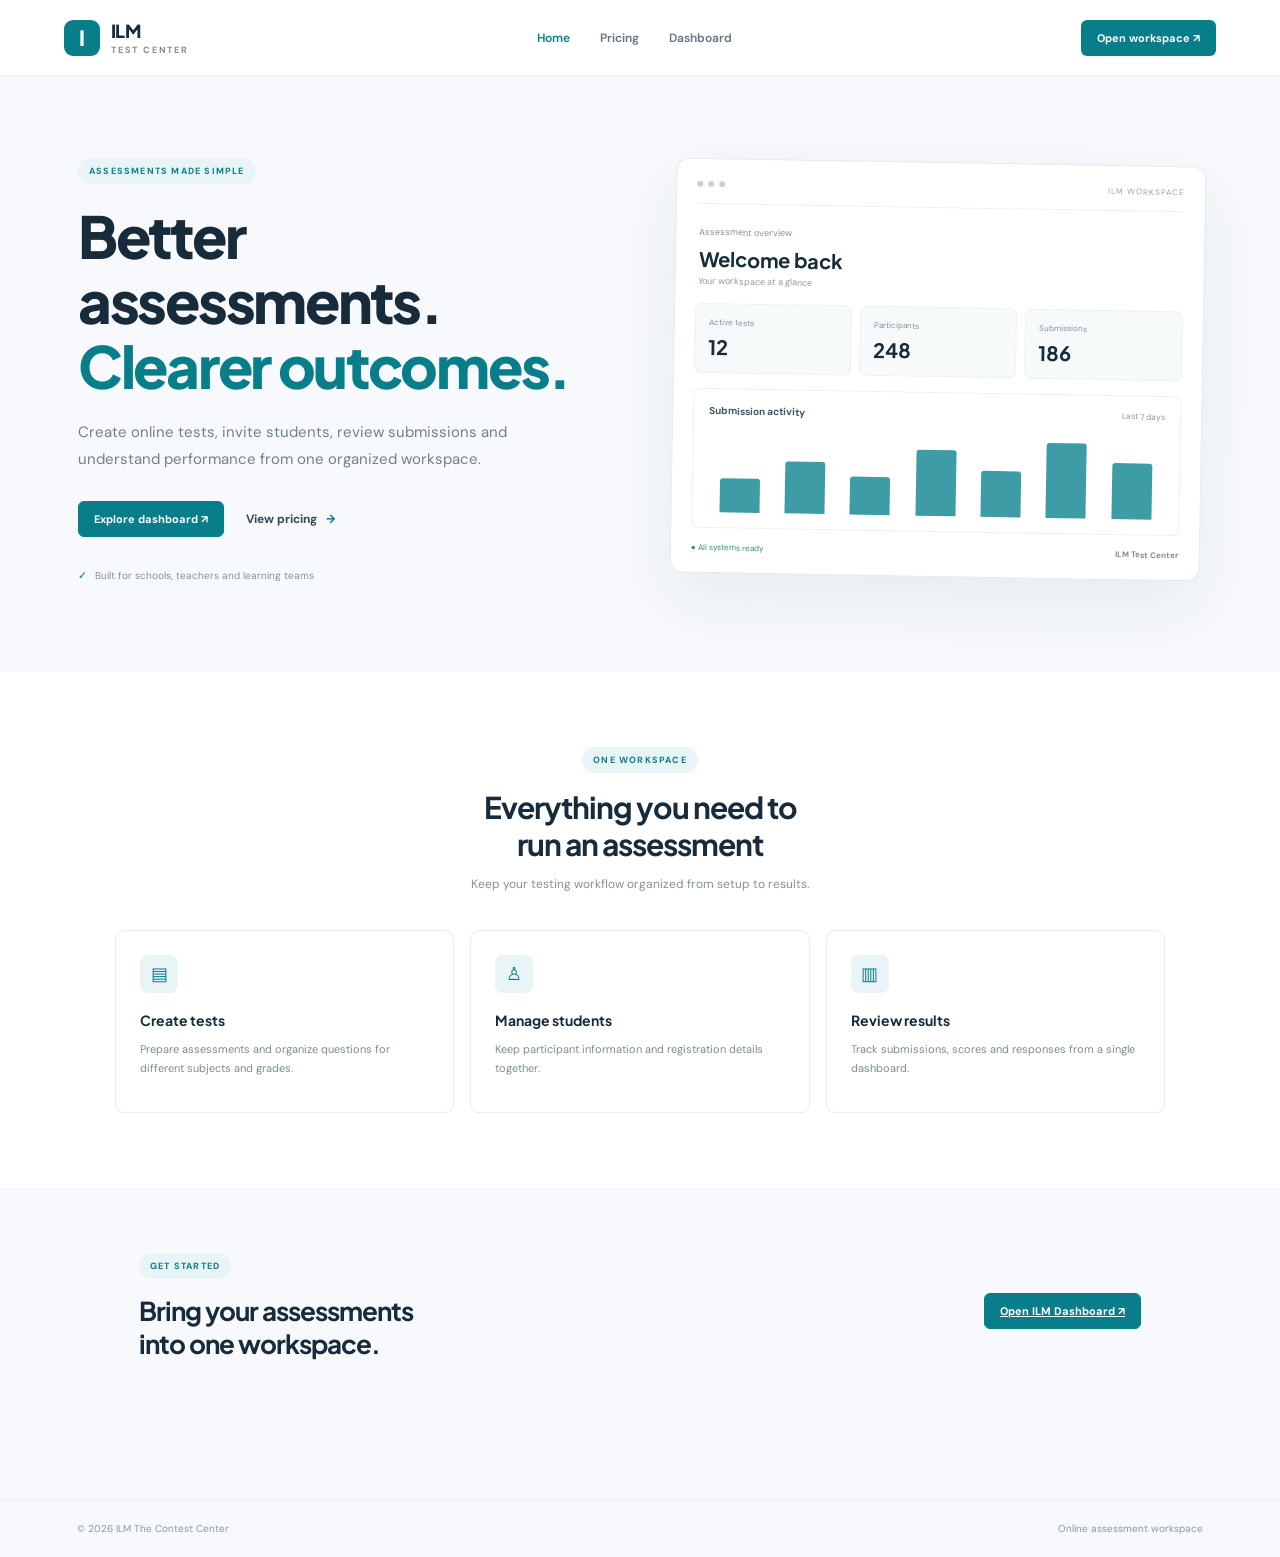
==== home.html @ ce566995 "Add public home and pricing pages" ====
<!doctype html>
<html lang="en"><head><meta charset="utf-8"><meta name="viewport" content="width=device-width,initial-scale=1"><meta name="theme-color" content="#f7f9fc"><title>ILM Test Center | Home</title><link rel="preconnect" href="https://fonts.googleapis.com"><link href="https://fonts.googleapis.com/css2?family=DM+Sans:wght@400;500;600;700&family=Plus+Jakarta+Sans:wght@600;700;800&display=swap" rel="stylesheet"><link rel="stylesheet" href="style.css"><link rel="stylesheet" href="site.css"></head>
<body class="public-page"><header class="public-nav"><a class="brand" href="home.html"><span class="brand-mark">I</span><span>ILM <small>TEST CENTER</small></span></a><nav><a class="current" href="home.html">Home</a><a href="pricing.html">Pricing</a><a href="index.html">Dashboard</a></nav><a class="nav-cta" href="index.html">Open workspace ↗</a></header>
<main><section class="hero"><div class="hero-copy"><span class="eyebrow-pill">ASSESSMENTS MADE SIMPLE</span><h1>Better assessments.<br><em>Clearer outcomes.</em></h1><p>Create online tests, invite students, review submissions and understand performance from one organized workspace.</p><div class="hero-actions"><a class="primary-btn" href="index.html">Explore dashboard ↗</a><a class="secondary-link" href="pricing.html">View pricing <span>→</span></a></div><div class="trust-line"><span>✓</span> Built for schools, teachers and learning teams</div></div><div class="hero-visual"><div class="visual-top"><span class="dot"></span><span class="dot"></span><span class="dot"></span><small>ILM WORKSPACE</small></div><div class="visual-title"><span>Assessment overview</span><b>Welcome back</b><small>Your workspace at a glance</small></div><div class="visual-stats"><div><small>Active tests</small><b>12</b></div><div><small>Participants</small><b>248</b></div><div><small>Submissions</small><b>186</b></div></div><div class="visual-chart"><div class="chart-caption">Submission activity <small>Last 7 days</small></div><div class="mini-bars"><i style="height:42%"></i><i style="height:65%"></i><i style="height:48%"></i><i style="height:83%"></i><i style="height:57%"></i><i style="height:94%"></i><i style="height:70%"></i></div></div><div class="visual-foot"><span>● All systems ready</span><b>ILM Test Center</b></div></div></section>
<section class="feature-section"><div class="section-intro"><span class="eyebrow-pill">ONE WORKSPACE</span><h2>Everything you need to<br>run an assessment</h2><p>Keep your testing workflow organized from setup to results.</p></div><div class="feature-grid"><article><span class="feature-icon">▤</span><h3>Create tests</h3><p>Prepare assessments and organize questions for different subjects and grades.</p></article><article><span class="feature-icon">♙</span><h3>Manage students</h3><p>Keep participant information and registration details together.</p></article><article><span class="feature-icon">▥</span><h3>Review results</h3><p>Track submissions, scores and responses from a single dashboard.</p></article></div></section><section class="closing-cta"><div><span class="eyebrow-pill">GET STARTED</span><h2>Bring your assessments<br>into one workspace.</h2></div><a class="primary-btn" href="index.html">Open ILM Dashboard ↗</a></section></main><footer class="public-footer">© 2026 ILM The Contest Center <span>Online assessment workspace</span></footer></body></html>
---- style.css ----
:root{--ink:#172b3a;--muted:#738392;--line:#e7edf1;--bg:#f5f8fa;--teal:#087e8b;--teal-dark:#066a75;--soft:#e8f4f5;--white:#fff}*{box-sizing:border-box}body{margin:0;background:var(--bg);color:var(--ink);font-family:'DM Sans',sans-serif;font-size:14px}.app-shell{min-height:100vh}.sidebar{width:246px;background:#fff;border-right:1px solid var(--line);position:fixed;inset:0 auto 0 0;padding:23px 16px 15px;display:flex;flex-direction:column;z-index:5}.brand{display:flex;align-items:center;gap:11px;text-decoration:none;color:#172b3a;font:800 18px 'Plus Jakarta Sans',sans-serif;letter-spacing:-.6px;padding:0 9px 25px}.brand-mark{height:36px;width:36px;display:grid;place-items:center;background:#087e8b;color:white;border-radius:9px;font-size:21px}.brand small{display:block;font:700 9px 'DM Sans';letter-spacing:1.8px;color:#7e8d99;margin-top:2px}.workspace{display:flex;align-items:center;gap:10px;padding:11px 9px;border:1px solid var(--line);border-radius:8px;margin-bottom:25px}.workspace-icon{width:30px;height:30px;background:#e8f4f5;border-radius:7px;display:grid;place-items:center;color:var(--teal);font-size:18px}.workspace b,.workspace small,.profile b,.profile small{display:block}.workspace b{font-size:10px}.workspace small,.profile small{font-size:10px;color:var(--muted);margin-top:3px}.chevron{margin-left:auto;color:#8795a0}.nav-label{font-size:9px;font-weight:700;letter-spacing:1.4px;color:#93a0aa;padding:0 11px;margin:0 0 9px}.nav-label.second{margin-top:27px}.nav{display:grid;gap:4px}.nav-link{height:40px;padding:0 12px;display:flex;align-items:center;gap:13px;text-decoration:none;color:#647482;border-radius:7px;font-weight:600;font-size:12px}.nav-link span{font-size:16px;width:17px;text-align:center}.nav-link:hover{background:#f3f8f9;color:var(--teal)}.nav-link.active{background:#eaf4f5;color:#087e8b;font-weight:700}.sidebar-bottom{margin-top:auto}.help-card{background:#f4f9fa;border:1px solid #e6f0f1;border-radius:9px;padding:13px;margin-bottom:16px}.help-icon{color:var(--teal);font-size:17px}.help-card b{display:block;margin:7px 0 4px;font-size:12px}.help-card p{font-size:10px;line-height:1.6;color:#7e8e99;margin:0 0 8px}.help-card a{font-size:10px;color:var(--teal);font-weight:700;text-decoration:none}.profile{border-top:1px solid var(--line);padding:14px 3px 0;display:flex;align-items:center;gap:9px}.avatar,.top-avatar{width:32px;height:32px;border-radius:50%;background:#e8f4f5;color:#087e8b;display:grid;place-items:center;font-weight:700;font-size:11px}.profile b{font-size:11px}.more{margin-left:auto;border:0;background:none;color:#788894;font-size:20px}.main{margin-left:246px;min-height:100vh}.topbar{height:62px;background:#fff;border-bottom:1px solid var(--line);display:flex;align-items:center;justify-content:space-between;padding:0 38px}.crumb{color:#83919c;font-size:11px}.crumb span{padding:0 9px;color:#c7d0d6}.crumb b{color:#273d4b}.top-actions{display:flex;align-items:center;gap:18px}.icon-btn{position:relative;border:0;background:none;color:#647482;font-size:19px}.icon-btn i{position:absolute;width:6px;height:6px;border-radius:50%;background:#e17d6c;right:2px;top:3px}.top-avatar{width:30px;height:30px}.mobile-menu{display:none}.content{max-width:1440px;margin:auto;padding:31px 38px 22px}.welcome-row,.page-heading{display:flex;align-items:center;justify-content:space-between;gap:20px;margin-bottom:23px}.eyebrow{font-size:9px;letter-spacing:1.4px;font-weight:700;color:#8b9aa5;margin:0 0 8px}.welcome-row h1,.page-heading h1{font:700 24px 'Plus Jakarta Sans';letter-spacing:-.7px;margin:0;color:#172b3a}.welcome-row h1 span{color:#d9a64d;font-size:17px}.subheading{color:#82919d;font-size:12px;margin:7px 0 0}.primary-btn,.outline-btn{border-radius:6px;padding:10px 15px;font:700 11px 'DM Sans';cursor:pointer;transition:.18s}.primary-btn{border:1px solid var(--teal);background:var(--teal);color:white}.primary-btn:hover{background:var(--teal-dark);border-color:var(--teal-dark)}.outline-btn{border:1px solid #dce5e9;background:white;color:#526674}.stats-grid{display:grid;grid-template-columns:repeat(4,minmax(0,1fr));gap:13px;margin-bottom:17px}.stat-card,.panel{background:#fff;border:1px solid var(--line);border-radius:8px}.stat-card{padding:16px 17px}.stat-top{display:flex;justify-content:space-between;align-items:center;color:#71818d;font-size:11px;font-weight:600}.stat-icon{width:29px;height:29px;border-radius:7px;display:grid;place-items:center;font-size:14px}.purple{background:#eaf4f5;color:#087e8b}.blue{background:#edf4f8;color:#4c829e}.green{background:#eaf6f0;color:#398a69}.amber{background:#fbf4e9;color:#ba8b43}.stat-card strong{display:block;font:700 25px 'Plus Jakarta Sans';margin:11px 0 4px;letter-spacing:-.5px}.unit{font-size:15px}.stat-card small{color:#8c9aa4;font-size:10px}.stat-card em{color:#31916e;font-style:normal;font-weight:700;margin-right:4px}.section-grid{display:grid;grid-template-columns:minmax(0,1.65fr) minmax(260px,1fr);gap:14px;margin-bottom:16px}.panel{padding:18px}.panel-heading{display:flex;align-items:center;justify-content:space-between;gap:12px}.panel-heading h2,.settings-panel h2{font:700 13px 'Plus Jakarta Sans';margin:0;color:#263d4b}.panel-heading p{color:#8997a1;font-size:10px;margin:5px 0 0}.panel-heading select,.toolbar select{border:1px solid #dfe7eb;border-radius:6px;padding:8px 10px;color:#627481;background:white;font:500 10px 'DM Sans'}.chart{height:175px;display:flex;margin-top:18px}.chart-y{display:flex;flex-direction:column;justify-content:space-between;color:#93a0a9;font-size:9px;padding:0 12px 24px 0}.chart-main{position:relative;flex:1}.grid-lines{position:absolute;inset:0 0 24px;display:flex;flex-direction:column;justify-content:space-between}.grid-lines i{border-top:1px dashed #e8eef1}.bars{height:100%;display:flex;justify-content:space-around;align-items:flex-end;position:relative}.bars>div{height:100%;width:8%;display:flex;flex-direction:column;justify-content:flex-end;align-items:center;gap:8px}.bars i{width:100%;max-width:24px;border-radius:3px 3px 1px 1px;background:#3d9ca5}.bars small{font-size:9px;color:#8d9ba5}.quick-panel{padding-bottom:9px}.quick-action{width:100%;border:0;border-bottom:1px solid #edf1f3;background:white;display:flex;align-items:center;gap:11px;padding:13px 0;text-align:left;cursor:pointer}.quick-action:last-child{border:0}.quick-icon{height:33px;width:33px;display:grid;place-items:center;border-radius:7px;font-size:16px}.lavender{background:#eaf4f5;color:#087e8b}.sky{background:#edf4f8;color:#4c829e}.mint{background:#eaf6f0;color:#398a69}.quick-action b,.quick-action small{display:block}.quick-action b{font-size:11px;color:#304654}.quick-action small{font-size:9px;color:#8997a1;margin-top:4px}.arrow{margin-left:auto;color:#9aa7b0;font-size:19px}.recent-panel{padding-bottom:5px}.text-btn{border:0;background:none;color:var(--teal);font-weight:700;font-size:10px;cursor:pointer}.table-wrap{overflow-x:auto;margin-top:15px}table{width:100%;border-collapse:collapse;text-align:left;white-space:nowrap}th{font-size:9px;letter-spacing:.65px;color:#8b9aa4;font-weight:700;padding:10px 11px;border-bottom:1px solid var(--line)}td{font-size:10px;color:#71818d;padding:12px 11px;border-bottom:1px solid #edf1f3}tbody tr:last-child td{border-bottom:0}td b{display:block;color:#304654;font-size:10px}td small{display:block;color:#8c9aa4;font-size:9px;margin-top:4px}.status{font-size:9px;font-weight:700;padding:5px 8px;border-radius:4px}.published{background:#eaf6f0;color:#348563}.draft{background:#fbf4e9;color:#b18138}.page{display:none}.page.active{display:block}.page-heading{margin-bottom:22px}.toolbar{display:flex;gap:9px;margin-bottom:8px}.toolbar input,.settings-panel input,.settings-panel select{border:1px solid #dfe7eb;border-radius:6px;padding:10px 12px;font:11px 'DM Sans';outline:none;color:#3e5360}.toolbar input{width:min(320px,100%)}.toolbar input:focus,.settings-panel input:focus{border-color:#62aab0}.muted{color:#8c9aa4;font-size:10px}.empty-state{text-align:center;padding:52px 20px}.empty-icon{margin:0 auto 15px;width:52px;height:52px;border-radius:12px;background:#eaf4f5;color:var(--teal);display:grid;place-items:center;font-size:24px}.empty-state h2{font:700 15px 'Plus Jakarta Sans';margin:0 0 8px}.empty-state p{font-size:11px;color:#8796a0;margin:0 auto 19px;max-width:390px;line-height:1.6}.compact{grid-template-columns:repeat(3,1fr)}.compact .stat-card>span{font-size:11px;color:#71818d}.settings-panel{max-width:620px}.settings-panel label{display:block;font-size:10px;color:#71818d;margin-top:17px}.settings-panel input,.settings-panel select{display:block;width:100%;margin-top:7px;background:white}.settings-panel .primary-btn{margin-top:19px}footer{padding:23px 0 5px;color:#93a0a9;font-size:9px}footer span{float:right}.modal-backdrop{position:fixed;inset:0;background:#142b3a70;display:none;align-items:center;justify-content:center;padding:20px;z-index:20}.modal-backdrop.open{display:flex}.modal{width:min(480px,100%);background:white;border-radius:10px;padding:22px;box-shadow:0 18px 60px #142b3a30}.modal-head{display:flex;justify-content:space-between;align-items:flex-start;margin-bottom:21px}.modal-head h2{font:700 19px 'Plus Jakarta Sans';margin:0}.close-btn{border:0;background:#f0f4f5;border-radius:6px;width:30px;height:30px;font-size:20px;color:#647482}.field{display:block;margin-bottom:14px;font-size:10px;font-weight:700;color:#607380}.field input,.field select,.field textarea{display:block;width:100%;margin-top:7px;padding:10px;border:1px solid #dfe7eb;border-radius:6px;font:11px 'DM Sans';outline:none}.field textarea{min-height:75px;resize:vertical}.modal-actions{display:flex;justify-content:flex-end;gap:8px;margin-top:21px}.toast{position:fixed;bottom:24px;right:24px;background:#173746;color:white;padding:12px 17px;border-radius:6px;font-size:11px;opacity:0;transform:translateY(10px);transition:.25s;z-index:30;pointer-events:none}.toast.show{opacity:1;transform:translateY(0)}@media(max-width:1050px){.content{padding:26px 24px}.topbar{padding:0 24px}.stats-grid{grid-template-columns:repeat(2,1fr)}.section-grid{grid-template-columns:1fr}}@media(max-width:700px){.sidebar{transform:translateX(-100%);transition:.25s;box-shadow:8px 0 30px #142b3a12}.sidebar.open{transform:translateX(0)}.main{margin-left:0}.topbar{height:56px;padding:0 15px}.mobile-menu{display:block;border:0;background:none;font-size:19px;color:#526674;margin-right:12px}.crumb{margin-right:auto}.content{padding:22px 14px}.welcome-row,.page-heading{align-items:flex-start;flex-direction:column}.welcome-row h1,.page-heading h1{font-size:20px}.welcome-row .primary-btn,.page-heading .primary-btn{width:100%}.stats-grid{gap:8px}.stat-card{padding:13px}.stat-card strong{font-size:21px}.section-grid{gap:9px}.panel{padding:14px}.chart{height:150px}.compact{grid-template-columns:1fr}.compact .stat-card{display:flex;align-items:center;justify-content:space-between}.compact .stat-card strong{margin:0}.toolbar{flex-wrap:wrap}.toolbar input{flex:1}footer span{float:none;display:block;margin-top:7px}}
---- site.css ----
.public-page{background:#f7f9fc}.public-nav{height:76px;padding:0 max(5vw,24px);display:flex;align-items:center;justify-content:space-between;background:#fff;border-bottom:1px solid #e7edf1}.public-nav .brand{padding:0}.public-nav nav{display:flex;align-items:center;gap:30px}.public-nav nav a,.public-footer a{font-size:12px;color:#647482;text-decoration:none;font-weight:600}.public-nav nav a.current,.public-nav nav a:hover{color:#087e8b}.nav-cta{background:#087e8b;color:#fff;text-decoration:none;padding:11px 16px;border-radius:6px;font-size:11px;font-weight:700}.hero{max-width:1180px;margin:0 auto;padding:82px 28px 90px;display:grid;grid-template-columns:1fr 1fr;gap:65px;align-items:center}.eyebrow-pill{display:inline-block;color:#087e8b;background:#e8f4f5;border-radius:30px;padding:7px 11px;font-size:9px;font-weight:700;letter-spacing:1.2px}.hero h1,.pricing-hero h1{font:800 clamp(38px,5vw,58px)/1.12 'Plus Jakarta Sans';letter-spacing:-2.3px;color:#172b3a;margin:20px 0}.hero h1 em,.pricing-hero h1 em{color:#087e8b;font-style:normal}.hero-copy>p,.pricing-hero>p{font-size:15px;line-height:1.8;color:#71818d;max-width:480px}.hero-actions{display:flex;align-items:center;gap:22px;margin-top:28px}.hero-actions a{text-decoration:none}.secondary-link{font-size:12px;color:#344c59;font-weight:700}.secondary-link span{color:#087e8b;margin-left:6px}.trust-line{font-size:10px;color:#83919c;margin-top:32px}.trust-line span{color:#2b9a72;font-weight:800;margin-right:6px}.hero-visual{background:#fff;border:1px solid #e3ebef;border-radius:13px;padding:20px;box-shadow:0 25px 70px #17374612;transform:rotate(1deg)}.visual-top{display:flex;gap:5px;align-items:center;border-bottom:1px solid #edf1f3;padding-bottom:14px}.visual-top .dot{width:6px;height:6px;border-radius:50%;background:#c5d4d9}.visual-top small{margin-left:auto;color:#91a0a8;font-size:8px;letter-spacing:1px}.visual-title{padding:22px 3px 16px}.visual-title span,.visual-title b,.visual-title small{display:block}.visual-title span{font-size:9px;color:#81919b}.visual-title b{font:700 20px 'Plus Jakarta Sans';margin:8px 0 4px}.visual-title small{font-size:9px;color:#8b9aa4}.visual-stats{display:grid;grid-template-columns:repeat(3,1fr);gap:8px}.visual-stats div{padding:13px;background:#f7fafb;border:1px solid #edf1f3;border-radius:7px}.visual-stats small,.visual-stats b{display:block}.visual-stats small{font-size:8px;color:#83919c}.visual-stats b{font:700 20px 'Plus Jakarta Sans';margin-top:7px}.visual-chart{margin-top:15px;padding:15px;border:1px solid #edf1f3;border-radius:7px}.chart-caption{font-size:10px;font-weight:700;color:#405562}.chart-caption small{float:right;color:#8b9aa4;font-weight:400}.mini-bars{height:95px;display:flex;align-items:flex-end;justify-content:space-around;gap:12px;padding:15px 5px 0}.mini-bars i{width:9%;background:#3d9ca5;border-radius:3px 3px 0 0}.visual-foot{display:flex;justify-content:space-between;margin-top:14px;font-size:8px;color:#31916e}.visual-foot b{color:#7e8d98}.feature-section{background:#fff;padding:75px 6vw}.section-intro{text-align:center}.section-intro h2,.closing-cta h2{font:700 30px/1.25 'Plus Jakarta Sans';letter-spacing:-1px;margin:16px 0 9px}.section-intro p{font-size:12px;color:#82919d}.feature-grid{max-width:1050px;margin:38px auto 0;display:grid;grid-template-columns:repeat(3,1fr);gap:16px}.feature-grid article{padding:24px;border:1px solid #e7edf1;border-radius:9px}.feature-icon{width:38px;height:38px;border-radius:8px;background:#e8f4f5;color:#087e8b;display:grid;place-items:center;font-size:18px}.feature-grid h3{font:700 14px 'Plus Jakarta Sans';margin:18px 0 7px}.feature-grid p{font-size:11px;line-height:1.7;color:#7c8b96}.closing-cta{max-width:1050px;margin:65px auto;padding:0 24px 65px;display:flex;align-items:center;justify-content:space-between;gap:20px}.closing-cta h2{font-size:26px}.public-footer{border-top:1px solid #e7edf1;padding:22px 6vw;color:#8a98a2;font-size:10px}.public-footer span{float:right}.pricing-hero{text-align:center;padding:75px 20px 35px}.pricing-hero h1{font-size:48px}.pricing-hero>p{margin:0 auto;max-width:550px;font-size:13px}.pricing-grid{max-width:800px;margin:22px auto 0;padding:0 22px 25px;display:grid;grid-template-columns:1fr 1fr;gap:18px}.price-card{background:#fff;border:1px solid #e2eaee;border-radius:11px;padding:27px}.price-card.featured{border-color:#8cc4c7;box-shadow:0 14px 40px #087e8b12}.plan-tag{font-size:9px;font-weight:700;letter-spacing:1.2px;color:#087e8b}.price-card h2{font:700 22px 'Plus Jakarta Sans';margin:14px 0 5px}.plan-desc{font-size:11px;line-height:1.6;color:#82919d;min-height:38px}.price{font:800 29px 'Plus Jakarta Sans';margin:23px 0}.price small{font:500 10px 'DM Sans';color:#8796a0}.price-card ul{padding:0;list-style:none;margin:0 0 25px}.price-card li{font-size:11px;color:#607380;padding:9px 0;border-bottom:1px solid #edf1f3}.price-card li:before{content:'✓';color:#31916e;font-weight:700;margin-right:9px}.price-card>a{display:block;text-align:center;text-decoration:none}.pricing-note{text-align:center;font-size:10px;color:#8997a1;padding:0 20px 55px}@media(max-width:760px){.public-nav{height:auto;min-height:66px;padding:13px 16px;flex-wrap:wrap;gap:13px}.public-nav nav{order:3;width:100%;justify-content:center;gap:26px}.nav-cta{font-size:10px;padding:9px 11px}.hero{grid-template-columns:1fr;padding:55px 22px;gap:35px}.hero h1{font-size:42px}.feature-grid{grid-template-columns:1fr}.feature-section{padding:55px 22px}.closing-cta{margin:45px auto;flex-direction:column;align-items:flex-start}.pricing-hero{padding-top:55px}.pricing-hero h1{font-size:39px}.pricing-grid{grid-template-columns:1fr;max-width:470px}.public-footer span{float:none;display:block;margin-top:8px}}
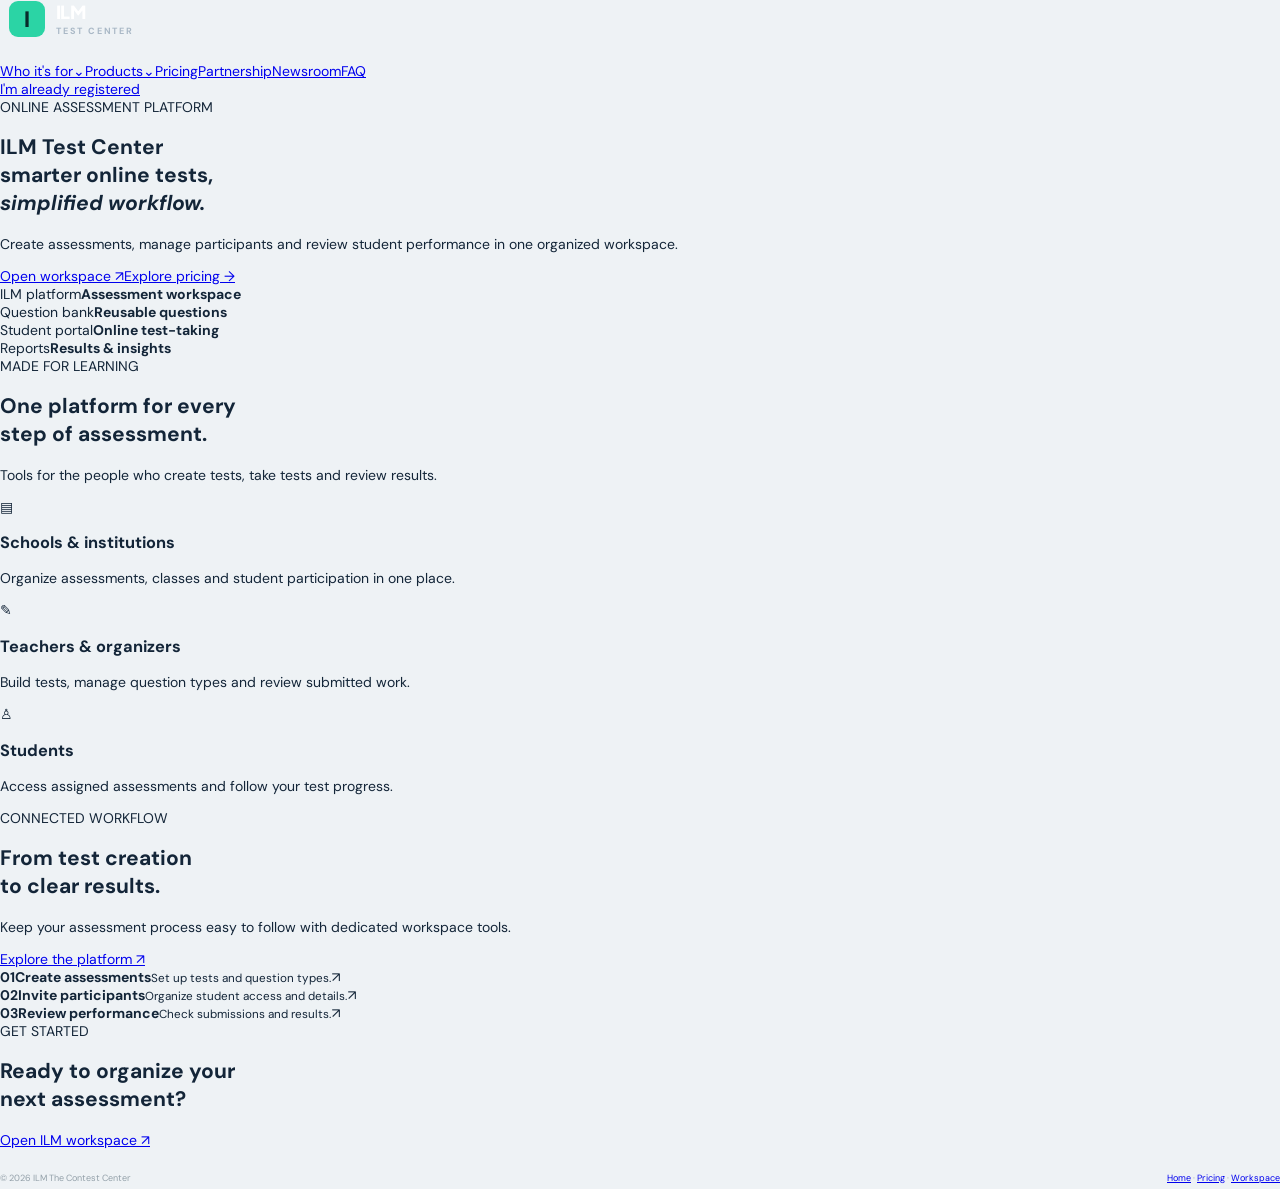
==== commit 53ef6fa6: "Redesign all pages with unified Quilgo-inspired theme" ====
--- a/home.html
+++ b/home.html
@@ -1,5 +1 @@
-<!doctype html>
-<html lang="en"><head><meta charset="utf-8"><meta name="viewport" content="width=device-width,initial-scale=1"><meta name="theme-color" content="#f7f9fc"><title>ILM Test Center | Home</title><link rel="preconnect" href="https://fonts.googleapis.com"><link href="https://fonts.googleapis.com/css2?family=DM+Sans:wght@400;500;600;700&family=Plus+Jakarta+Sans:wght@600;700;800&display=swap" rel="stylesheet"><link rel="stylesheet" href="style.css"><link rel="stylesheet" href="site.css"></head>
-<body class="public-page"><header class="public-nav"><a class="brand" href="home.html"><span class="brand-mark">I</span><span>ILM <small>TEST CENTER</small></span></a><nav><a class="current" href="home.html">Home</a><a href="pricing.html">Pricing</a><a href="index.html">Dashboard</a></nav><a class="nav-cta" href="index.html">Open workspace ↗</a></header>
-<main><section class="hero"><div class="hero-copy"><span class="eyebrow-pill">ASSESSMENTS MADE SIMPLE</span><h1>Better assessments.<br><em>Clearer outcomes.</em></h1><p>Create online tests, invite students, review submissions and understand performance from one organized workspace.</p><div class="hero-actions"><a class="primary-btn" href="index.html">Explore dashboard ↗</a><a class="secondary-link" href="pricing.html">View pricing <span>→</span></a></div><div class="trust-line"><span>✓</span> Built for schools, teachers and learning teams</div></div><div class="hero-visual"><div class="visual-top"><span class="dot"></span><span class="dot"></span><span class="dot"></span><small>ILM WORKSPACE</small></div><div class="visual-title"><span>Assessment overview</span><b>Welcome back</b><small>Your workspace at a glance</small></div><div class="visual-stats"><div><small>Active tests</small><b>12</b></div><div><small>Participants</small><b>248</b></div><div><small>Submissions</small><b>186</b></div></div><div class="visual-chart"><div class="chart-caption">Submission activity <small>Last 7 days</small></div><div class="mini-bars"><i style="height:42%"></i><i style="height:65%"></i><i style="height:48%"></i><i style="height:83%"></i><i style="height:57%"></i><i style="height:94%"></i><i style="height:70%"></i></div></div><div class="visual-foot"><span>● All systems ready</span><b>ILM Test Center</b></div></div></section>
-<section class="feature-section"><div class="section-intro"><span class="eyebrow-pill">ONE WORKSPACE</span><h2>Everything you need to<br>run an assessment</h2><p>Keep your testing workflow organized from setup to results.</p></div><div class="feature-grid"><article><span class="feature-icon">▤</span><h3>Create tests</h3><p>Prepare assessments and organize questions for different subjects and grades.</p></article><article><span class="feature-icon">♙</span><h3>Manage students</h3><p>Keep participant information and registration details together.</p></article><article><span class="feature-icon">▥</span><h3>Review results</h3><p>Track submissions, scores and responses from a single dashboard.</p></article></div></section><section class="closing-cta"><div><span class="eyebrow-pill">GET STARTED</span><h2>Bring your assessments<br>into one workspace.</h2></div><a class="primary-btn" href="index.html">Open ILM Dashboard ↗</a></section></main><footer class="public-footer">© 2026 ILM The Contest Center <span>Online assessment workspace</span></footer></body></html>+<!doctype html><html lang="en"><head><meta charset="utf-8"><meta name="viewport" content="width=device-width,initial-scale=1"><meta name="theme-color" content="#0d1b2a"><title>ILM Test Center | Home</title><link rel="preconnect" href="https://fonts.googleapis.com"><link href="https://fonts.googleapis.com/css2?family=DM+Sans:wght@400;500;600;700&family=Plus+Jakarta+Sans:wght@600;700;800&display=swap" rel="stylesheet"><link rel="stylesheet" href="style.css"><link rel="stylesheet" href="site.css"></head><body class="public-page"><header class="public-nav"><a class="brand" href="home.html"><span class="brand-mark">I</span><span>ILM <small>TEST CENTER</small></span></a><nav><a href="#audience">Who it's for⌄</a><a href="#products">Products⌄</a><a href="pricing.html">Pricing</a><a href="#partnership">Partnership</a><a href="#newsroom">Newsroom</a><a href="#faq">FAQ</a></nav><a class="nav-cta" href="index.html">I'm already registered</a></header><main><section class="hero-banner"><div class="hero-glow"></div><div class="hero-content"><span class="eyebrow-pill">ONLINE ASSESSMENT PLATFORM</span><h1>ILM Test Center<br>smarter online tests,<br><em>simplified workflow.</em></h1><p>Create assessments, manage participants and review student performance in one organized workspace.</p><div class="hero-actions"><a class="hero-button" href="index.html">Open workspace ↗</a><a class="hero-text-link" href="pricing.html">Explore pricing →</a></div></div><div class="hero-orbit orbit-one"></div><div class="hero-orbit orbit-two"></div></section><section class="integration-strip" id="products"><article><span class="pill purple-pill">ILM platform</span><b>Assessment workspace</b></article><article><span class="pill orange-pill">Question bank</span><b>Reusable questions</b></article><article><span class="pill violet-pill">Student portal</span><b>Online test-taking</b></article><article><span class="pill green-pill">Reports</span><b>Results & insights</b></article></section><section class="audience-section" id="audience"><div class="section-intro"><span class="eyebrow-pill">MADE FOR LEARNING</span><h2>One platform for every<br>step of assessment.</h2><p>Tools for the people who create tests, take tests and review results.</p></div><div class="feature-grid"><article><span class="feature-icon">▤</span><h3>Schools & institutions</h3><p>Organize assessments, classes and student participation in one place.</p></article><article><span class="feature-icon">✎</span><h3>Teachers & organizers</h3><p>Build tests, manage question types and review submitted work.</p></article><article><span class="feature-icon">♙</span><h3>Students</h3><p>Access assigned assessments and follow your test progress.</p></article></div></section><section class="product-section" id="partnership"><div><span class="eyebrow-pill">CONNECTED WORKFLOW</span><h2>From test creation<br>to clear results.</h2><p>Keep your assessment process easy to follow with dedicated workspace tools.</p><a class="hero-button" href="index.html">Explore the platform ↗</a></div><div class="product-list"><div><b>01</b><span><strong>Create assessments</strong><small>Set up tests and question types.</small></span><i>↗</i></div><div><b>02</b><span><strong>Invite participants</strong><small>Organize student access and details.</small></span><i>↗</i></div><div><b>03</b><span><strong>Review performance</strong><small>Check submissions and results.</small></span><i>↗</i></div></div></section><section class="closing-cta" id="faq"><div><span class="eyebrow-pill">GET STARTED</span><h2>Ready to organize your<br>next assessment?</h2></div><a class="hero-button" href="index.html">Open ILM workspace ↗</a></section></main><footer class="public-footer" id="newsroom">© 2026 ILM The Contest Center <span><a href="home.html">Home</a> · <a href="pricing.html">Pricing</a> · <a href="index.html">Workspace</a></span></footer></body></html>
--- a/site.css
+++ b/site.css
@@ -1 +1,11 @@
-.public-page{background:#f7f9fc}.public-nav{height:76px;padding:0 max(5vw,24px);display:flex;align-items:center;justify-content:space-between;background:#fff;border-bottom:1px solid #e7edf1}.public-nav .brand{padding:0}.public-nav nav{display:flex;align-items:center;gap:30px}.public-nav nav a,.public-footer a{font-size:12px;color:#647482;text-decoration:none;font-weight:600}.public-nav nav a.current,.public-nav nav a:hover{color:#087e8b}.nav-cta{background:#087e8b;color:#fff;text-decoration:none;padding:11px 16px;border-radius:6px;font-size:11px;font-weight:700}.hero{max-width:1180px;margin:0 auto;padding:82px 28px 90px;display:grid;grid-template-columns:1fr 1fr;gap:65px;align-items:center}.eyebrow-pill{display:inline-block;color:#087e8b;background:#e8f4f5;border-radius:30px;padding:7px 11px;font-size:9px;font-weight:700;letter-spacing:1.2px}.hero h1,.pricing-hero h1{font:800 clamp(38px,5vw,58px)/1.12 'Plus Jakarta Sans';letter-spacing:-2.3px;color:#172b3a;margin:20px 0}.hero h1 em,.pricing-hero h1 em{color:#087e8b;font-style:normal}.hero-copy>p,.pricing-hero>p{font-size:15px;line-height:1.8;color:#71818d;max-width:480px}.hero-actions{display:flex;align-items:center;gap:22px;margin-top:28px}.hero-actions a{text-decoration:none}.secondary-link{font-size:12px;color:#344c59;font-weight:700}.secondary-link span{color:#087e8b;margin-left:6px}.trust-line{font-size:10px;color:#83919c;margin-top:32px}.trust-line span{color:#2b9a72;font-weight:800;margin-right:6px}.hero-visual{background:#fff;border:1px solid #e3ebef;border-radius:13px;padding:20px;box-shadow:0 25px 70px #17374612;transform:rotate(1deg)}.visual-top{display:flex;gap:5px;align-items:center;border-bottom:1px solid #edf1f3;padding-bottom:14px}.visual-top .dot{width:6px;height:6px;border-radius:50%;background:#c5d4d9}.visual-top small{margin-left:auto;color:#91a0a8;font-size:8px;letter-spacing:1px}.visual-title{padding:22px 3px 16px}.visual-title span,.visual-title b,.visual-title small{display:block}.visual-title span{font-size:9px;color:#81919b}.visual-title b{font:700 20px 'Plus Jakarta Sans';margin:8px 0 4px}.visual-title small{font-size:9px;color:#8b9aa4}.visual-stats{display:grid;grid-template-columns:repeat(3,1fr);gap:8px}.visual-stats div{padding:13px;background:#f7fafb;border:1px solid #edf1f3;border-radius:7px}.visual-stats small,.visual-stats b{display:block}.visual-stats small{font-size:8px;color:#83919c}.visual-stats b{font:700 20px 'Plus Jakarta Sans';margin-top:7px}.visual-chart{margin-top:15px;padding:15px;border:1px solid #edf1f3;border-radius:7px}.chart-caption{font-size:10px;font-weight:700;color:#405562}.chart-caption small{float:right;color:#8b9aa4;font-weight:400}.mini-bars{height:95px;display:flex;align-items:flex-end;justify-content:space-around;gap:12px;padding:15px 5px 0}.mini-bars i{width:9%;background:#3d9ca5;border-radius:3px 3px 0 0}.visual-foot{display:flex;justify-content:space-between;margin-top:14px;font-size:8px;color:#31916e}.visual-foot b{color:#7e8d98}.feature-section{background:#fff;padding:75px 6vw}.section-intro{text-align:center}.section-intro h2,.closing-cta h2{font:700 30px/1.25 'Plus Jakarta Sans';letter-spacing:-1px;margin:16px 0 9px}.section-intro p{font-size:12px;color:#82919d}.feature-grid{max-width:1050px;margin:38px auto 0;display:grid;grid-template-columns:repeat(3,1fr);gap:16px}.feature-grid article{padding:24px;border:1px solid #e7edf1;border-radius:9px}.feature-icon{width:38px;height:38px;border-radius:8px;background:#e8f4f5;color:#087e8b;display:grid;place-items:center;font-size:18px}.feature-grid h3{font:700 14px 'Plus Jakarta Sans';margin:18px 0 7px}.feature-grid p{font-size:11px;line-height:1.7;color:#7c8b96}.closing-cta{max-width:1050px;margin:65px auto;padding:0 24px 65px;display:flex;align-items:center;justify-content:space-between;gap:20px}.closing-cta h2{font-size:26px}.public-footer{border-top:1px solid #e7edf1;padding:22px 6vw;color:#8a98a2;font-size:10px}.public-footer span{float:right}.pricing-hero{text-align:center;padding:75px 20px 35px}.pricing-hero h1{font-size:48px}.pricing-hero>p{margin:0 auto;max-width:550px;font-size:13px}.pricing-grid{max-width:800px;margin:22px auto 0;padding:0 22px 25px;display:grid;grid-template-columns:1fr 1fr;gap:18px}.price-card{background:#fff;border:1px solid #e2eaee;border-radius:11px;padding:27px}.price-card.featured{border-color:#8cc4c7;box-shadow:0 14px 40px #087e8b12}.plan-tag{font-size:9px;font-weight:700;letter-spacing:1.2px;color:#087e8b}.price-card h2{font:700 22px 'Plus Jakarta Sans';margin:14px 0 5px}.plan-desc{font-size:11px;line-height:1.6;color:#82919d;min-height:38px}.price{font:800 29px 'Plus Jakarta Sans';margin:23px 0}.price small{font:500 10px 'DM Sans';color:#8796a0}.price-card ul{padding:0;list-style:none;margin:0 0 25px}.price-card li{font-size:11px;color:#607380;padding:9px 0;border-bottom:1px solid #edf1f3}.price-card li:before{content:'✓';color:#31916e;font-weight:700;margin-right:9px}.price-card>a{display:block;text-align:center;text-decoration:none}.pricing-note{text-align:center;font-size:10px;color:#8997a1;padding:0 20px 55px}@media(max-width:760px){.public-nav{height:auto;min-height:66px;padding:13px 16px;flex-wrap:wrap;gap:13px}.public-nav nav{order:3;width:100%;justify-content:center;gap:26px}.nav-cta{font-size:10px;padding:9px 11px}.hero{grid-template-columns:1fr;padding:55px 22px;gap:35px}.hero h1{font-size:42px}.feature-grid{grid-template-columns:1fr}.feature-section{padding:55px 22px}.closing-cta{margin:45px auto;flex-direction:column;align-items:flex-start}.pricing-hero{padding-top:55px}.pricing-hero h1{font-size:39px}.pricing-grid{grid-template-columns:1fr;max-width:470px}.public-footer span{float:none;display:block;margin-top:8px}}+:root{--ink:#172b3a;--muted:#738392;--line:#e7edf1;--bg:#f5f8fa;--teal:#087e8b;--teal-dark:#066a75;--soft:#e8f4f5;--white:#fff}*{box-sizing:border-box}body{margin:0;background:var(--bg);color:var(--ink);font-family:'DM Sans',sans-serif;font-size:14px}.app-shell{min-height:100vh}.sidebar{width:246px;background:#fff;border-right:1px solid var(--line);position:fixed;inset:0 auto 0 0;padding:23px 16px 15px;display:flex;flex-direction:column;z-index:5}.brand{display:flex;align-items:center;gap:11px;text-decoration:none;color:#172b3a;font:800 18px 'Plus Jakarta Sans',sans-serif;letter-spacing:-.6px;padding:0 9px 25px}.brand-mark{height:36px;width:36px;display:grid;place-items:center;background:#087e8b;color:white;border-radius:9px;font-size:21px}.brand small{display:block;font:700 9px 'DM Sans';letter-spacing:1.8px;color:#7e8d99;margin-top:2px}.workspace{display:flex;align-items:center;gap:10px;padding:11px 9px;border:1px solid var(--line);border-radius:8px;margin-bottom:25px}.workspace-icon{width:30px;height:30px;background:#e8f4f5;border-radius:7px;display:grid;place-items:center;color:var(--teal);font-size:18px}.workspace b,.workspace small,.profile b,.profile small{display:block}.workspace b{font-size:10px}.workspace small,.profile small{font-size:10px;color:var(--muted);margin-top:3px}.chevron{margin-left:auto;color:#8795a0}.nav-label{font-size:9px;font-weight:700;letter-spacing:1.4px;color:#93a0aa;padding:0 11px;margin:0 0 9px}.nav-label.second{margin-top:27px}.nav{display:grid;gap:4px}.nav-link{height:40px;padding:0 12px;display:flex;align-items:center;gap:13px;text-decoration:none;color:#647482;border-radius:7px;font-weight:600;font-size:12px}.nav-link span{font-size:16px;width:17px;text-align:center}.nav-link:hover{background:#f3f8f9;color:var(--teal)}.nav-link.active{background:#eaf4f5;color:#087e8b;font-weight:700}.sidebar-bottom{margin-top:auto}.help-card{background:#f4f9fa;border:1px solid #e6f0f1;border-radius:9px;padding:13px;margin-bottom:16px}.help-icon{color:var(--teal);font-size:17px}.help-card b{display:block;margin:7px 0 4px;font-size:12px}.help-card p{font-size:10px;line-height:1.6;color:#7e8e99;margin:0 0 8px}.help-card a{font-size:10px;color:var(--teal);font-weight:700;text-decoration:none}.profile{border-top:1px solid var(--line);padding:14px 3px 0;display:flex;align-items:center;gap:9px}.avatar,.top-avatar{width:32px;height:32px;border-radius:50%;background:#e8f4f5;color:#087e8b;display:grid;place-items:center;font-weight:700;font-size:11px}.profile b{font-size:11px}.more{margin-left:auto;border:0;background:none;color:#788894;font-size:20px}.main{margin-left:246px;min-height:100vh}.topbar{height:62px;background:#fff;border-bottom:1px solid var(--line);display:flex;align-items:center;justify-content:space-between;padding:0 38px}.crumb{color:#83919c;font-size:11px}.crumb span{padding:0 9px;color:#c7d0d6}.crumb b{color:#273d4b}.top-actions{display:flex;align-items:center;gap:18px}.icon-btn{position:relative;border:0;background:none;color:#647482;font-size:19px}.icon-btn i{position:absolute;width:6px;height:6px;border-radius:50%;background:#e17d6c;right:2px;top:3px}.top-avatar{width:30px;height:30px}.mobile-menu{display:none}.content{max-width:1440px;margin:auto;padding:31px 38px 22px}.welcome-row,.page-heading{display:flex;align-items:center;justify-content:space-between;gap:20px;margin-bottom:23px}.eyebrow{font-size:9px;letter-spacing:1.4px;font-weight:700;color:#8b9aa5;margin:0 0 8px}.welcome-row h1,.page-heading h1{font:700 24px 'Plus Jakarta Sans';letter-spacing:-.7px;margin:0;color:#172b3a}.welcome-row h1 span{color:#d9a64d;font-size:17px}.subheading{color:#82919d;font-size:12px;margin:7px 0 0}.primary-btn,.outline-btn{border-radius:6px;padding:10px 15px;font:700 11px 'DM Sans';cursor:pointer;transition:.18s}.primary-btn{border:1px solid var(--teal);background:var(--teal);color:white}.primary-btn:hover{background:var(--teal-dark);border-color:var(--teal-dark)}.outline-btn{border:1px solid #dce5e9;background:white;color:#526674}.stats-grid{display:grid;grid-template-columns:repeat(4,minmax(0,1fr));gap:13px;margin-bottom:17px}.stat-card,.panel{background:#fff;border:1px solid var(--line);border-radius:8px}.stat-card{padding:16px 17px}.stat-top{display:flex;justify-content:space-between;align-items:center;color:#71818d;font-size:11px;font-weight:600}.stat-icon{width:29px;height:29px;border-radius:7px;display:grid;place-items:center;font-size:14px}.purple{background:#eaf4f5;color:#087e8b}.blue{background:#edf4f8;color:#4c829e}.green{background:#eaf6f0;color:#398a69}.amber{background:#fbf4e9;color:#ba8b43}.stat-card strong{display:block;font:700 25px 'Plus Jakarta Sans';margin:11px 0 4px;letter-spacing:-.5px}.unit{font-size:15px}.stat-card small{color:#8c9aa4;font-size:10px}.stat-card em{color:#31916e;font-style:normal;font-weight:700;margin-right:4px}.section-grid{display:grid;grid-template-columns:minmax(0,1.65fr) minmax(260px,1fr);gap:14px;margin-bottom:16px}.panel{padding:18px}.panel-heading{display:flex;align-items:center;justify-content:space-between;gap:12px}.panel-heading h2,.settings-panel h2{font:700 13px 'Plus Jakarta Sans';margin:0;color:#263d4b}.panel-heading p{color:#8997a1;font-size:10px;margin:5px 0 0}.panel-heading select,.toolbar select{border:1px solid #dfe7eb;border-radius:6px;padding:8px 10px;color:#627481;background:white;font:500 10px 'DM Sans'}.chart{height:175px;display:flex;margin-top:18px}.chart-y{display:flex;flex-direction:column;justify-content:space-between;color:#93a0a9;font-size:9px;padding:0 12px 24px 0}.chart-main{position:relative;flex:1}.grid-lines{position:absolute;inset:0 0 24px;display:flex;flex-direction:column;justify-content:space-between}.grid-lines i{border-top:1px dashed #e8eef1}.bars{height:100%;display:flex;justify-content:space-around;align-items:flex-end;position:relative}.bars>div{height:100%;width:8%;display:flex;flex-direction:column;justify-content:flex-end;align-items:center;gap:8px}.bars i{width:100%;max-width:24px;border-radius:3px 3px 1px 1px;background:#3d9ca5}.bars small{font-size:9px;color:#8d9ba5}.quick-panel{padding-bottom:9px}.quick-action{width:100%;border:0;border-bottom:1px solid #edf1f3;background:white;display:flex;align-items:center;gap:11px;padding:13px 0;text-align:left;cursor:pointer}.quick-action:last-child{border:0}.quick-icon{height:33px;width:33px;display:grid;place-items:center;border-radius:7px;font-size:16px}.lavender{background:#eaf4f5;color:#087e8b}.sky{background:#edf4f8;color:#4c829e}.mint{background:#eaf6f0;color:#398a69}.quick-action b,.quick-action small{display:block}.quick-action b{font-size:11px;color:#304654}.quick-action small{font-size:9px;color:#8997a1;margin-top:4px}.arrow{margin-left:auto;color:#9aa7b0;font-size:19px}.recent-panel{padding-bottom:5px}.text-btn{border:0;background:none;color:var(--teal);font-weight:700;font-size:10px;cursor:pointer}.table-wrap{overflow-x:auto;margin-top:15px}table{width:100%;border-collapse:collapse;text-align:left;white-space:nowrap}th{font-size:9px;letter-spacing:.65px;color:#8b9aa4;font-weight:700;padding:10px 11px;border-bottom:1px solid var(--line)}td{font-size:10px;color:#71818d;padding:12px 11px;border-bottom:1px solid #edf1f3}tbody tr:last-child td{border-bottom:0}td b{display:block;color:#304654;font-size:10px}td small{display:block;color:#8c9aa4;font-size:9px;margin-top:4px}.status{font-size:9px;font-weight:700;padding:5px 8px;border-radius:4px}.published{background:#eaf6f0;color:#348563}.draft{background:#fbf4e9;color:#b18138}.page{display:none}.page.active{display:block}.page-heading{margin-bottom:22px}.toolbar{display:flex;gap:9px;margin-bottom:8px}.toolbar input,.settings-panel input,.settings-panel select{border:1px solid #dfe7eb;border-radius:6px;padding:10px 12px;font:11px 'DM Sans';outline:none;color:#3e5360}.toolbar input{width:min(320px,100%)}.toolbar input:focus,.settings-panel input:focus{border-color:#62aab0}.muted{color:#8c9aa4;font-size:10px}.empty-state{text-align:center;padding:52px 20px}.empty-icon{margin:0 auto 15px;width:52px;height:52px;border-radius:12px;background:#eaf4f5;color:var(--teal);display:grid;place-items:center;font-size:24px}.empty-state h2{font:700 15px 'Plus Jakarta Sans';margin:0 0 8px}.empty-state p{font-size:11px;color:#8796a0;margin:0 auto 19px;max-width:390px;line-height:1.6}.compact{grid-template-columns:repeat(3,1fr)}.compact .stat-card>span{font-size:11px;color:#71818d}.settings-panel{max-width:620px}.settings-panel label{display:block;font-size:10px;color:#71818d;margin-top:17px}.settings-panel input,.settings-panel select{display:block;width:100%;margin-top:7px;background:white}.settings-panel .primary-btn{margin-top:19px}footer{padding:23px 0 5px;color:#93a0a9;font-size:9px}footer span{float:right}.modal-backdrop{position:fixed;inset:0;background:#142b3a70;display:none;align-items:center;justify-content:center;padding:20px;z-index:20}.modal-backdrop.open{display:flex}.modal{width:min(480px,100%);background:white;border-radius:10px;padding:22px;box-shadow:0 18px 60px #142b3a30}.modal-head{display:flex;justify-content:space-between;align-items:flex-start;margin-bottom:21px}.modal-head h2{font:700 19px 'Plus Jakarta Sans';margin:0}.close-btn{border:0;background:#f0f4f5;border-radius:6px;width:30px;height:30px;font-size:20px;color:#647482}.field{display:block;margin-bottom:14px;font-size:10px;font-weight:700;color:#607380}.field input,.field select,.field textarea{display:block;width:100%;margin-top:7px;padding:10px;border:1px solid #dfe7eb;border-radius:6px;font:11px 'DM Sans';outline:none}.field textarea{min-height:75px;resize:vertical}.modal-actions{display:flex;justify-content:flex-end;gap:8px;margin-top:21px}.toast{position:fixed;bottom:24px;right:24px;background:#173746;color:white;padding:12px 17px;border-radius:6px;font-size:11px;opacity:0;transform:translateY(10px);transition:.25s;z-index:30;pointer-events:none}.toast.show{opacity:1;transform:translateY(0)}@media(max-width:1050px){.content{padding:26px 24px}.topbar{padding:0 24px}.stats-grid{grid-template-columns:repeat(2,1fr)}.section-grid{grid-template-columns:1fr}}@media(max-width:700px){.sidebar{transform:translateX(-100%);transition:.25s;box-shadow:8px 0 30px #142b3a12}.sidebar.open{transform:translateX(0)}.main{margin-left:0}.topbar{height:56px;padding:0 15px}.mobile-menu{display:block;border:0;background:none;font-size:19px;color:#526674;margin-right:12px}.crumb{margin-right:auto}.content{padding:22px 14px}.welcome-row,.page-heading{align-items:flex-start;flex-direction:column}.welcome-row h1,.page-heading h1{font-size:20px}.welcome-row .primary-btn,.page-heading .primary-btn{width:100%}.stats-grid{gap:8px}.stat-card{padding:13px}.stat-card strong{font-size:21px}.section-grid{gap:9px}.panel{padding:14px}.chart{height:150px}.compact{grid-template-columns:1fr}.compact .stat-card{display:flex;align-items:center;justify-content:space-between}.compact .stat-card strong{margin:0}.toolbar{flex-wrap:wrap}.toolbar input{flex:1}footer span{float:none;display:block;margin-top:7px}}
+/* Unified Quilgo-inspired workspace theme */
+:root{--ink:#132538;--muted:#8292a1;--line:#26394a;--bg:#eef2f5;--teal:#13b98d;--teal-dark:#079b76;--soft:#e2f8f1}
+body:not(.public-page){background:#eef2f5;color:#172b3a}
+.sidebar{background:#0d1b2a;border-right:1px solid #203244;color:#f4f7fa}
+.brand{color:#fff}.brand small{color:#a9b8c6}.brand-mark{background:#2bd4a5;color:#082b2b}
+.workspace{border-color:#2a3c4e;background:#142538}.workspace b{color:#f4f7fa}.workspace small,.chevron{color:#9aabba}.workspace-icon{background:#1c3b46;color:#48dfb5}
+.nav-label{color:#8496a8}.nav-link{color:#c0ccd6}.nav-link:hover,.nav-link.active{background:#183c42;color:#53e5bb}.help-card{background:#142b3b;border-color:#2b4655}.help-card b{color:#f4f7fa}.help-card p{color:#a9b8c6}.help-card a{color:#4ce0b5}.profile{border-color:#2a3c4e}.profile b{color:#f4f7fa}.profile small{color:#a9b8c6}.avatar,.top-avatar{background:#1b4549;color:#56e3b8}
+.main{background:#eef2f5}.topbar{background:#0d1b2a;border-color:#26394a}.crumb{color:#9cabb9}.crumb b{color:#fff}.crumb span{color:#617386}.icon-btn{color:#d8e1e8}.mobile-menu{color:#e5edf3}
+.content{max-width:1500px}.welcome-row h1,.page-heading h1{color:#14283b}.primary-btn{background:#12b98d;border-color:#12b98d;color:#052b2a}.primary-btn:hover{background:#079b76;border-color:#079b76}.outline-btn{border-color:#d4dfe5;color:#344c5c}.stat-card,.panel{border-color:#e0e7eb;box-shadow:0 4px 18px #19344808}.stat-icon.purple,.lavender{background:#e2f8f1;color:#079b76}.bars i{background:#20c99b}.quick-action:hover{background:#f7fbfa}.text-btn{color:#079b76}.nav-link.active{font-weight:700}.status.published{background:#e2f8f1;color:#078b69}.modal{border:1px solid #dce6eb}.toast{background:#102b3b}
+@media(max-width:700px){.sidebar{background:#0d1b2a}.topbar{background:#0d1b2a}}
